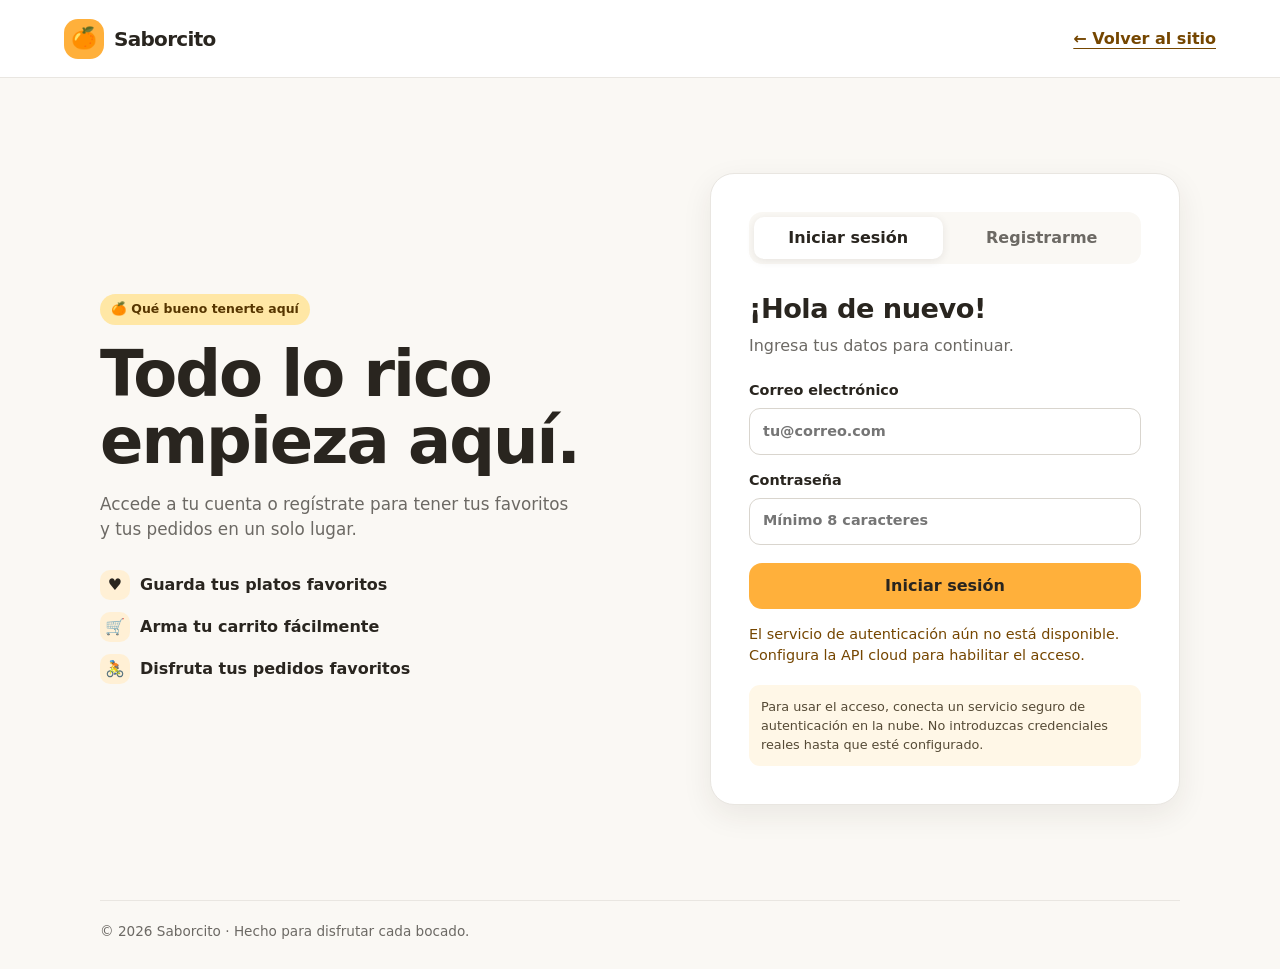
==== auth.html @ 8ef2c3c0 "Publish Saborcito static site Co-authored-by: Copilot <223556219+Copilot@users.noreply.github.com>" ====
<!doctype html>
<html lang="es">
<head>
  <meta charset="utf-8">
  <meta name="viewport" content="width=device-width, initial-scale=1">
  <meta name="theme-color" content="#FFB03B">
  <meta name="description" content="Inicia sesión o crea tu cuenta de Saborcito.">
  <title>Entrar o registrarse — Saborcito</title>
  <link rel="stylesheet" href="styles.css">
</head>
<body class="auth-page">
  <a class="skip-link" href="#auth-content">Saltar al formulario</a>
  <header class="topbar auth-topbar">
    <a class="brand" href="index.html" aria-label="Saborcito, inicio">
      <span class="brand-mark" aria-hidden="true">🍊</span><span>Saborcito</span>
    </a>
    <a class="text-link" href="index.html">← Volver al sitio</a>
  </header>

  <main class="auth-main" id="auth-content">
    <section class="auth-intro" aria-labelledby="auth-welcome">
      <span class="eyebrow">🍊 Qué bueno tenerte aquí</span>
      <h1 id="auth-welcome">Todo lo rico empieza aquí.</h1>
      <p>Accede a tu cuenta o regístrate para tener tus favoritos y tus pedidos en un solo lugar.</p>
      <ul class="auth-benefits">
        <li><span aria-hidden="true">♥</span> Guarda tus platos favoritos</li>
        <li><span aria-hidden="true">🛒</span> Arma tu carrito fácilmente</li>
        <li><span aria-hidden="true">🚴</span> Disfruta tus pedidos favoritos</li>
      </ul>
    </section>

    <section class="auth-card" aria-labelledby="form-title">
      <div class="auth-tabs" role="tablist" aria-label="Acceso a la cuenta">
        <button class="auth-tab" id="login-tab" type="button" role="tab" aria-selected="true" aria-controls="account-form" data-mode="login">Iniciar sesión</button>
        <button class="auth-tab" id="register-tab" type="button" role="tab" aria-selected="false" aria-controls="account-form" data-mode="register" tabindex="-1">Registrarme</button>
      </div>
      <h2 id="form-title">¡Hola de nuevo!</h2>
      <p class="auth-subtitle" id="form-subtitle">Ingresa tus datos para continuar.</p>

      <form class="auth-form" id="account-form">
        <div class="auth-field" id="name-field" hidden>
          <label for="full-name">Nombre completo</label>
          <input id="full-name" name="name" type="text" autocomplete="name" minlength="2" disabled>
        </div>
        <label class="auth-field" for="email">
          Correo electrónico
          <input id="email" name="email" type="email" autocomplete="email" placeholder="tu@correo.com" required>
        </label>
        <label class="auth-field" for="password">
          Contraseña
          <input id="password" name="password" type="password" autocomplete="current-password" placeholder="Mínimo 8 caracteres" minlength="8" required>
        </label>
        <div class="auth-field" id="confirm-field" hidden>
          <label for="confirm-password">Confirma tu contraseña</label>
          <input id="confirm-password" name="confirm-password" type="password" autocomplete="new-password" minlength="8" disabled>
        </div>
        <button class="primary-button auth-submit" id="submit-button" type="submit">Iniciar sesión</button>
        <p class="auth-feedback" id="auth-feedback" role="status" aria-live="polite"></p>
      </form>

      <p class="auth-security-note">Para usar el acceso, conecta un servicio seguro de autenticación en la nube. No introduzcas credenciales reales hasta que esté configurado.</p>
    </section>
  </main>

  <footer class="auth-footer">© 2026 Saborcito · Hecho para disfrutar cada bocado.</footer>
  <script src="auth.js" defer></script>
</body>
</html>
---- styles.css ----
:root {
      color-scheme: light;
      --orange: #FFB03B;
      --yellow: #FFDF3B;
      --coral: #FF8F3B;
      --ink: #29251f;
      --muted: #6c6964;
      --line: #e9e6e1;
      --surface: #fff;
      --wash: #faf8f4;
      --green: #276749;
      --shadow: 0 10px 30px rgb(48 39 25 / 8%);
      font-family: Inter, ui-sans-serif, system-ui, -apple-system, BlinkMacSystemFont, "Segoe UI", sans-serif;
      font-synthesis: none;
      text-rendering: optimizeLegibility;
    }

    * { box-sizing: border-box; }
    body { margin: 0; color: var(--ink); background: var(--surface); line-height: 1.5; }
    button, input { font: inherit; }
    button { color: inherit; }
    a { color: inherit; }
    :focus-visible { outline: 3px solid #704000; outline-offset: 3px; }
    .skip-link { position: fixed; z-index: 20; top: 8px; left: 8px; padding: 10px 14px; color: #fff; background: #29251f; border-radius: 8px; transform: translateY(-160%); }
    .skip-link:focus { transform: translateY(0); }

    .topbar { position: sticky; z-index: 10; top: 0; display: grid; grid-template-columns: 1fr minmax(260px, 560px) 1fr; align-items: center; gap: 24px; min-height: 78px; padding: 12px clamp(20px, 5vw, 76px); background: rgb(255 255 255 / 96%); border-bottom: 1px solid var(--line); backdrop-filter: blur(12px); }
    .brand { display: inline-flex; align-items: center; gap: 10px; width: max-content; color: var(--ink); text-decoration: none; font-size: 1.25rem; font-weight: 850; letter-spacing: -.7px; }
    .brand-mark { display: grid; width: 40px; height: 40px; place-items: center; background: var(--orange); border-radius: 14px; font-size: 1.3rem; }
    .search-wrap { position: relative; }
    .search-box { display: flex; align-items: center; gap: 10px; min-height: 46px; padding: 0 14px; background: var(--wash); border: 1px solid #e9e4dc; border-radius: 14px; }
    .search-box:focus-within { border-color: #8b5c0b; box-shadow: 0 0 0 3px rgb(255 176 59 / 22%); }
    .search-box input { width: 100%; color: var(--ink); background: transparent; border: 0; outline: 0; }
    .search-box input::placeholder { color: #64615c; }
    .search-results { position: absolute; z-index: 12; top: calc(100% + 8px); right: 0; left: 0; padding: 8px; background: white; border: 1px solid var(--line); border-radius: 14px; box-shadow: var(--shadow); }
    .search-results[hidden] { display: none; }
    .search-result { display: block; width: 100%; padding: 11px 12px; text-align: left; background: white; border: 0; border-radius: 9px; cursor: pointer; }
    .search-result:hover, .search-result:focus-visible { background: var(--wash); }
    .header-actions { display: flex; justify-content: flex-end; gap: 10px; }
    .icon-button { position: relative; display: inline-flex; align-items: center; justify-content: center; gap: 8px; min-width: 46px; min-height: 46px; padding: 0 13px; background: white; border: 1px solid var(--line); border-radius: 14px; cursor: pointer; }
    .header-actions #account-link { max-width: 190px; overflow: hidden; text-overflow: ellipsis; white-space: nowrap; }
    .icon-button:hover { background: var(--wash); }
    a.icon-button { text-decoration: none; }
    .icon-button:disabled { color: #77716a; background: #f2f0ec; cursor: not-allowed; }
    .cart-count { display: grid; min-width: 20px; height: 20px; place-items: center; padding: 0 5px; color: var(--ink); background: var(--yellow); border-radius: 999px; font-size: .76rem; font-weight: 800; }

    main { width: min(1240px, calc(100% - 48px)); margin: 0 auto; }
    .location { display: flex; align-items: center; gap: 7px; padding: 20px 0 16px; color: var(--muted); font-size: .9rem; }
    .location strong { color: var(--ink); }
    .location button { padding: 0; color: #754600; background: none; border: 0; text-decoration: underline; text-underline-offset: 3px; cursor: pointer; }

    .signup-prompt { display: flex; align-items: center; justify-content: space-between; gap: 24px; margin: 4px 0 22px; padding: 23px clamp(20px, 4vw, 38px); color: white; background: #29251f; border: 2px solid #f0a220; border-radius: 20px; box-shadow: 0 8px 22px rgb(41 37 31 / 16%); }
    .signup-prompt[hidden] { display: none; }
    .signup-prompt .signup-eyebrow { color: #ffe19b; font-size: .8rem; font-weight: 800; letter-spacing: .04em; text-transform: uppercase; }
    .signup-prompt h2 { margin: 4px 0; font-size: clamp(1.2rem, 2.5vw, 1.65rem); }
    .signup-prompt p { margin: 0; color: #f2eee7; }
    .signup-button { display: inline-flex; flex: 0 0 auto; align-items: center; justify-content: center; min-height: 48px; padding: 0 20px; color: #29251f; background: var(--yellow); border: 0; border-radius: 13px; font-weight: 850; text-decoration: none; cursor: pointer; }
    .signup-button:hover { background: #ffe965; }

    .promo { position: relative; display: grid; grid-template-columns: 1.05fr .95fr; min-height: 300px; overflow: hidden; background: #fff2d9; border-radius: 26px; }
    .promo-copy { z-index: 1; align-self: center; padding: clamp(28px, 5vw, 62px); }
    .eyebrow { display: inline-flex; align-items: center; gap: 7px; padding: 6px 11px; color: #573600; background: #ffe7a5; border-radius: 999px; font-size: .78rem; font-weight: 750; }
    .promo h1 { max-width: 520px; margin: 14px 0 10px; font-size: clamp(2rem, 4.5vw, 3.4rem); line-height: 1.08; letter-spacing: -2px; }
    .promo-copy p { max-width: 390px; margin: 0 0 22px; color: #514b40; }
    .primary-button { display: inline-flex; min-height: 46px; align-items: center; justify-content: center; padding: 0 20px; color: #29251f; background: var(--orange); border: 0; border-radius: 13px; font-weight: 800; text-decoration: none; cursor: pointer; }
    .primary-button:hover { background: #f7a522; }
    .promo-art { position: relative; display: grid; min-height: 240px; place-items: center; overflow: hidden; background: linear-gradient(135deg, #ffcb69, #ff9a43); }
    .promo-art::before, .promo-art::after { position: absolute; content: ""; background: rgb(255 255 255 / 18%); border-radius: 50%; }
    .promo-art::before { width: 300px; height: 300px; }
    .promo-art::after { width: 400px; height: 400px; border: 1px solid rgb(255 255 255 / 30%); }
    .promo-food { z-index: 1; display: grid; width: 205px; height: 205px; place-items: center; background: #fff8e9; border: 10px solid rgb(255 255 255 / 70%); border-radius: 50%; box-shadow: 0 20px 45px rgb(110 61 0 / 19%); font-size: 7rem; transform: rotate(-8deg); }
    .promo-tag { position: absolute; z-index: 2; top: 24px; right: 28px; padding: 10px 14px; color: #fff; background: #9b4d1b; border-radius: 13px; font-weight: 800; transform: rotate(5deg); }
    .carousel-controls { position: absolute; z-index: 3; right: 20px; bottom: 18px; display: flex; gap: 8px; }
    .carousel-controls button { display: grid; width: 38px; height: 38px; place-items: center; background: white; border: 1px solid rgb(40 35 27 / 12%); border-radius: 50%; cursor: pointer; }

    .section { padding: 36px 0 0; }
    .section-heading { display: flex; align-items: end; justify-content: space-between; gap: 16px; margin-bottom: 18px; }
    .section-heading h2 { margin: 0; font-size: clamp(1.35rem, 2.5vw, 1.8rem); letter-spacing: -.7px; }
    .section-heading p { margin: 4px 0 0; color: var(--muted); font-size: .92rem; }
    .text-link { color: #754600; font-weight: 750; text-decoration-thickness: 1px; text-underline-offset: 4px; }
    .filters { display: flex; gap: 9px; margin: 0 0 19px; overflow-x: auto; padding: 2px 2px 6px; scrollbar-width: thin; }
    .filter-button { flex: 0 0 auto; min-height: 40px; padding: 0 15px; background: white; border: 1px solid var(--line); border-radius: 999px; cursor: pointer; }
    .filter-button[aria-pressed="true"] { background: #fff0d5; border-color: var(--orange); font-weight: 750; }
    .food-grid { display: grid; grid-template-columns: repeat(4, minmax(0, 1fr)); gap: 18px; }
    .food-card { min-width: 0; overflow: hidden; background: white; border: 1px solid var(--line); border-radius: 17px; transition: transform .18s ease, box-shadow .18s ease; }
    .food-card:hover { transform: translateY(-3px); box-shadow: var(--shadow); }
    .food-image { position: relative; height: 155px; overflow: hidden; background: #f7e9d2; }
    .food-image img { width: 100%; height: 100%; object-fit: cover; }
    .food-image .heart-button { position: absolute; top: 10px; right: 10px; display: grid; width: 38px; height: 38px; place-items: center; color: #29251f; background: white; border: 0; border-radius: 50%; font-size: 1.15rem; cursor: pointer; box-shadow: 0 2px 8px rgb(0 0 0 / 12%); }
    .heart-button[aria-pressed="true"] { color: #a32e2e; }
    .food-info { padding: 13px; }
    .food-name { margin: 0; font-size: 1rem; }
    .food-description { min-height: 40px; margin: 4px 0 11px; color: var(--muted); font-size: .84rem; }
    .food-bottom { display: flex; align-items: center; justify-content: space-between; gap: 8px; }
    .price { font-weight: 800; }
    .add-button { display: grid; width: 38px; height: 38px; place-items: center; color: #29251f; background: var(--yellow); border: 0; border-radius: 12px; font-size: 1.25rem; font-weight: 800; cursor: pointer; }
    .add-button:hover { background: #f5d21e; }
    .empty-state { grid-column: 1 / -1; padding: 24px; color: var(--muted); background: var(--wash); border-radius: 14px; text-align: center; }

    .restaurant-grid { display: grid; grid-template-columns: repeat(3, minmax(0, 1fr)); gap: 17px; }
    .restaurant-card { display: flex; align-items: center; gap: 13px; min-width: 0; padding: 14px; border: 1px solid var(--line); border-radius: 16px; }
    .restaurant-icon { display: grid; flex: 0 0 58px; height: 58px; place-items: center; background: #fff0d5; border-radius: 15px; font-size: 1.9rem; }
    .restaurant-card h3 { margin: 0; font-size: .98rem; }
    .restaurant-card p { margin: 3px 0 0; color: var(--muted); font-size: .82rem; }
    .rating { color: #6a4a08; font-weight: 750; }
    .offers-grid { display: grid; grid-template-columns: repeat(3, minmax(0, 1fr)); gap: 17px; }
    .offer-card { display: flex; align-items: center; gap: 14px; min-width: 0; padding: 17px; background: var(--wash); border: 1px solid var(--line); border-radius: 17px; }
    .offer-card-highlight { background: #fff2d9; border-color: #f0b54d; }
    .offer-icon { display: grid; flex: 0 0 58px; height: 58px; place-items: center; background: white; border-radius: 16px; font-size: 1.9rem; }
    .offer-copy { flex: 1; min-width: 0; }
    .offer-tag { color: #754600; font-size: .7rem; font-weight: 850; letter-spacing: .05em; }
    .offer-copy h3 { margin: 3px 0; font-size: .98rem; }
    .offer-copy p { margin: 0 0 7px; color: var(--muted); font-size: .82rem; }
    .offer-copy strong { font-size: .9rem; }
    .categories { display: grid; grid-template-columns: repeat(6, 1fr); gap: 13px; }
    .category { display: grid; min-height: 110px; align-content: center; justify-items: center; gap: 7px; background: var(--wash); border: 1px solid transparent; border-radius: 16px; font-weight: 700; }
    .category span:first-child { font-size: 1.8rem; }
    .site-footer { margin-top: 48px; padding: 28px 0; border-top: 1px solid var(--line); color: var(--muted); font-size: .87rem; }

    .drawer-backdrop { position: fixed; z-index: 30; inset: 0; background: rgb(24 21 17 / 42%); }
    .drawer-backdrop[hidden] { display: none; }
    .cart-drawer { position: fixed; z-index: 31; top: 0; right: 0; display: flex; width: min(420px, 100%); height: 100dvh; flex-direction: column; padding: 24px; background: white; box-shadow: -10px 0 30px rgb(0 0 0 / 12%); }
    .cart-drawer[hidden] { display: none; }
    .drawer-header { display: flex; align-items: center; justify-content: space-between; padding-bottom: 16px; border-bottom: 1px solid var(--line); }
    .drawer-header h2 { margin: 0; font-size: 1.35rem; }
    .close-button { width: 42px; height: 42px; background: var(--wash); border: 0; border-radius: 12px; font-size: 1.2rem; cursor: pointer; }
    .cart-items { flex: 1; overflow: auto; padding: 12px 0; }
    .cart-item { display: flex; align-items: center; justify-content: space-between; gap: 12px; padding: 13px 0; border-bottom: 1px solid var(--line); }
    .cart-item p { margin: 3px 0 0; color: var(--muted); font-size: .88rem; }
    .quantity-controls { display: flex; align-items: center; gap: 9px; }
    .quantity-controls button { width: 32px; height: 32px; background: var(--wash); border: 1px solid var(--line); border-radius: 10px; cursor: pointer; }
    .cart-total { display: flex; justify-content: space-between; padding: 17px 0; font-weight: 800; }
    .checkout-button { width: 100%; }
    .checkout-button:disabled, .add-button:disabled { color: #6c6964; background: #e9e6e1; cursor: not-allowed; }
    .notice { position: fixed; z-index: 40; right: 20px; bottom: 20px; max-width: min(380px, calc(100% - 40px)); padding: 13px 17px; color: white; background: #29251f; border-radius: 12px; box-shadow: var(--shadow); }
    .notice[hidden] { display: none; }
    .sr-only { position: absolute; width: 1px; height: 1px; padding: 0; margin: -1px; overflow: hidden; clip: rect(0, 0, 0, 0); white-space: nowrap; border: 0; }

    .auth-page { min-height: 100vh; background: var(--wash); }
    .auth-topbar { display: flex; justify-content: space-between; }
    .auth-topbar .text-link { display: inline-flex; align-items: center; }
    .auth-main { display: grid; width: min(1080px, calc(100% - 40px)); min-height: calc(100vh - 78px); grid-template-columns: 1fr minmax(360px, 470px); align-items: center; gap: clamp(36px, 7vw, 90px); padding: 48px 0; }
    .auth-intro { max-width: 480px; }
    .auth-intro .eyebrow { margin-bottom: 16px; }
    .auth-intro h1 { margin: 0 0 14px; font-size: clamp(2.4rem, 5vw, 4rem); line-height: 1.05; letter-spacing: -2px; }
    .auth-intro p { color: var(--muted); font-size: 1.05rem; }
    .auth-benefits { display: grid; gap: 12px; margin: 28px 0 0; padding: 0; list-style: none; }
    .auth-benefits li { display: flex; align-items: center; gap: 10px; font-weight: 650; }
    .auth-benefits span { display: grid; width: 30px; height: 30px; place-items: center; background: #fff0d5; border-radius: 10px; }
    .auth-card { padding: clamp(24px, 4vw, 38px); background: white; border: 1px solid var(--line); border-radius: 24px; box-shadow: var(--shadow); }
    .auth-tabs { display: grid; grid-template-columns: 1fr 1fr; gap: 5px; margin-bottom: 25px; padding: 5px; background: var(--wash); border-radius: 13px; }
    .auth-tab { min-height: 42px; color: var(--muted); background: transparent; border: 0; border-radius: 10px; font-weight: 750; cursor: pointer; }
    .auth-tab[aria-selected="true"] { color: var(--ink); background: white; box-shadow: 0 2px 8px rgb(41 37 31 / 9%); }
    .auth-card h2 { margin: 0; font-size: 1.7rem; letter-spacing: -.5px; }
    .auth-subtitle { margin: 5px 0 22px; color: var(--muted); }
    .auth-form { display: grid; gap: 15px; }
    .auth-field { display: grid; gap: 6px; font-size: .9rem; font-weight: 700; }
    .auth-field[hidden] { display: none; }
    .auth-field input { width: 100%; min-height: 47px; padding: 0 13px; color: var(--ink); background: white; border: 1px solid #d9d5ce; border-radius: 11px; }
    .auth-field input:focus { border-color: #8b5c0b; outline: 3px solid rgb(255 176 59 / 25%); }
    .auth-submit { width: 100%; margin-top: 3px; }
    .auth-feedback { min-height: 24px; margin: 0; color: #754600; font-size: .9rem; }
    .auth-security-note { margin: 18px 0 0; padding: 12px; color: #554a36; background: #fff7e7; border-radius: 11px; font-size: .8rem; }
    .auth-footer { width: min(1080px, calc(100% - 40px)); margin: 0 auto; padding: 20px 0 28px; border-top: 1px solid var(--line); color: var(--muted); font-size: .85rem; }

    @media (max-width: 800px) {
      .topbar { grid-template-columns: 1fr auto; gap: 10px; padding: 10px 18px; }
      .search-wrap { grid-row: 2; grid-column: 1 / -1; }
      .header-actions { grid-row: 1; grid-column: 2; }
      main { width: min(100% - 36px, 680px); }
      .signup-prompt { align-items: flex-start; flex-direction: column; gap: 15px; padding: 20px; }
      .promo { grid-template-columns: 1fr .7fr; min-height: 270px; }
      .promo-art { min-height: 270px; }
      .promo-food { width: 155px; height: 155px; font-size: 5rem; }
      .food-grid { grid-template-columns: repeat(2, minmax(0, 1fr)); }
      .restaurant-grid { grid-template-columns: repeat(2, minmax(0, 1fr)); }
      .offers-grid { grid-template-columns: 1fr; }
      .categories { grid-template-columns: repeat(3, 1fr); }
      .auth-main { grid-template-columns: 1fr minmax(320px, 440px); gap: 28px; }
      .auth-intro h1 { font-size: 2.6rem; }
    }
    @media (max-width: 520px) {
      .brand { font-size: 1.08rem; }
      .brand-mark { width: 36px; height: 36px; }
      .icon-button { min-width: 42px; min-height: 42px; padding: 0 10px; }
      .header-actions #account-link { max-width: 120px; }
      .location { flex-wrap: wrap; padding-top: 15px; }
      .signup-prompt { margin-bottom: 18px; }
      .signup-button { width: 100%; }
      .auth-topbar { min-height: 68px; }
      .auth-main { width: min(100% - 32px, 480px); min-height: auto; grid-template-columns: 1fr; gap: 24px; padding: 32px 0; }
      .auth-intro { text-align: center; }
      .auth-intro h1 { font-size: 2.4rem; }
      .auth-benefits { display: none; }
      .auth-card { padding: 23px; }
      .auth-footer { width: calc(100% - 32px); }
      .promo { grid-template-columns: 1fr; }
      .promo-copy { padding: 27px 24px 20px; }
      .promo h1 { font-size: 2.25rem; }
      .promo-art { min-height: 175px; }
      .promo-food { width: 132px; height: 132px; font-size: 4.6rem; }
      .promo-tag { top: 14px; right: 15px; }
      .carousel-controls { bottom: 12px; }
      .section { padding-top: 29px; }
      .food-image { height: 125px; }
      .food-info { padding: 11px; }
      .food-description { font-size: .8rem; }
      .restaurant-grid { grid-template-columns: 1fr; }
      .categories { grid-template-columns: repeat(2, 1fr); }
    }
    @media (prefers-reduced-motion: reduce) {
      *, *::before, *::after { scroll-behavior: auto !important; animation-duration: .01ms !important; animation-iteration-count: 1 !important; transition-duration: .01ms !important; }
    }
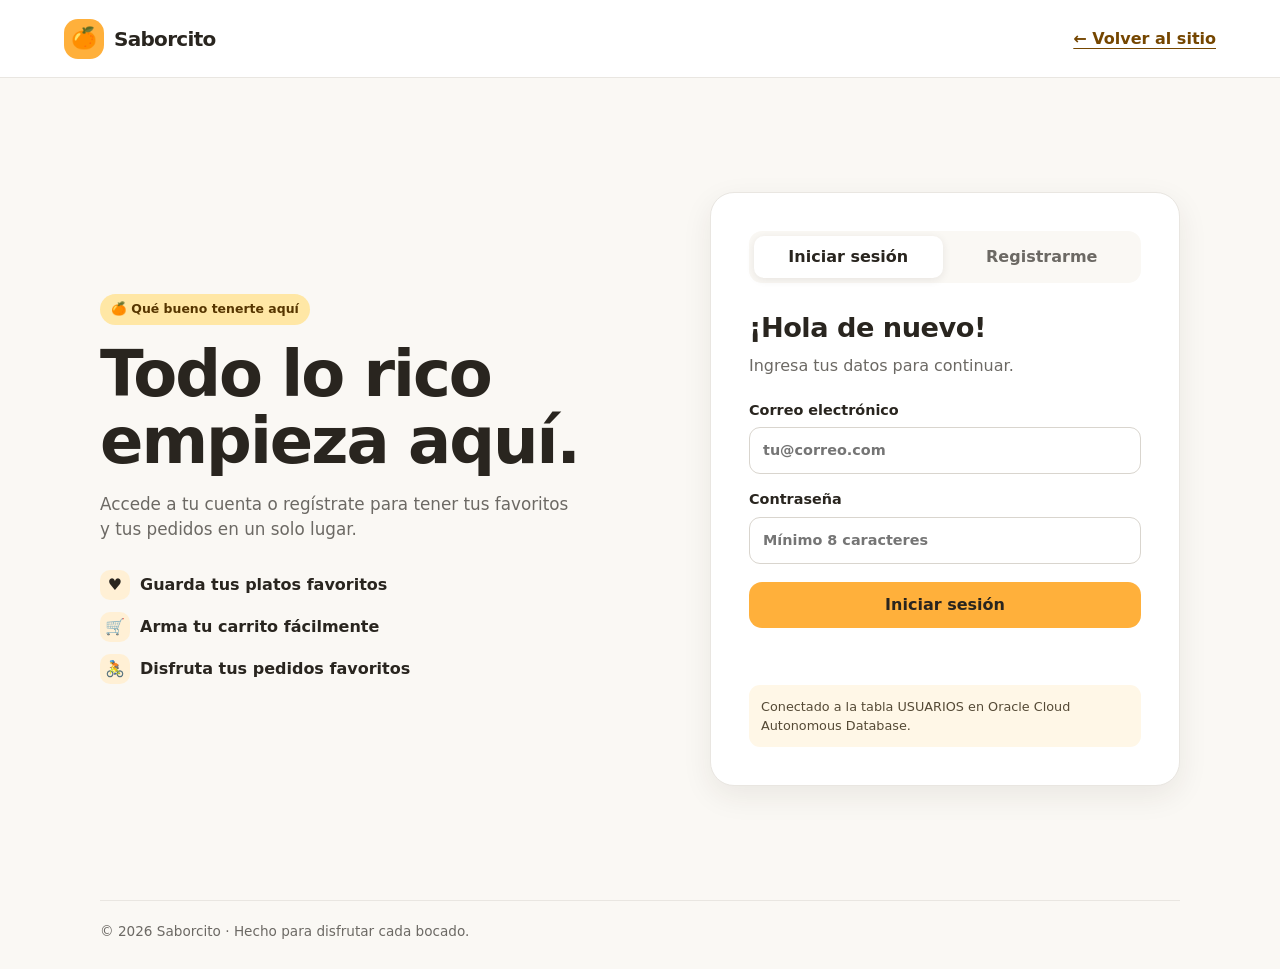
==== commit 0f12d172: "feat: publish dynamic restaurant catalog Co-authored-by: Copilot <223556219+Copilot@users.noreply.gi" ====
--- a/auth.html
+++ b/auth.html
@@ -5,6 +5,7 @@
   <meta name="viewport" content="width=device-width, initial-scale=1">
   <meta name="theme-color" content="#FFB03B">
   <meta name="description" content="Inicia sesión o crea tu cuenta de Saborcito.">
+  <meta name="saborcito-api-base-url" content="https://gd384485b9fe421-ecommerce.adb.sa-bogota-1.oraclecloudapps.com/ords/admin/v1">
   <title>Entrar o registrarse — Saborcito</title>
   <link rel="stylesheet" href="styles.css">
 </head>
@@ -58,7 +59,7 @@
         <p class="auth-feedback" id="auth-feedback" role="status" aria-live="polite"></p>
       </form>
 
-      <p class="auth-security-note">Para usar el acceso, conecta un servicio seguro de autenticación en la nube. No introduzcas credenciales reales hasta que esté configurado.</p>
+      <p class="auth-security-note">Conectado a la tabla USUARIOS en Oracle Cloud Autonomous Database.</p>
     </section>
   </main>
 
--- a/styles.css
+++ b/styles.css
@@ -37,6 +37,7 @@
     .search-result { display: block; width: 100%; padding: 11px 12px; text-align: left; background: white; border: 0; border-radius: 9px; cursor: pointer; }
     .search-result:hover, .search-result:focus-visible { background: var(--wash); }
     .header-actions { display: flex; justify-content: flex-end; gap: 10px; }
+    .restaurants-nav-link { display: inline-flex; align-items: center; padding: 0 4px; white-space: nowrap; }
     .icon-button { position: relative; display: inline-flex; align-items: center; justify-content: center; gap: 8px; min-width: 46px; min-height: 46px; padding: 0 13px; background: white; border: 1px solid var(--line); border-radius: 14px; cursor: pointer; }
     .header-actions #account-link { max-width: 190px; overflow: hidden; text-overflow: ellipsis; white-space: nowrap; }
     .icon-button:hover { background: var(--wash); }
@@ -86,6 +87,7 @@
     .food-card:hover { transform: translateY(-3px); box-shadow: var(--shadow); }
     .food-image { position: relative; height: 155px; overflow: hidden; background: #f7e9d2; }
     .food-image img { width: 100%; height: 100%; object-fit: cover; }
+    .food-image-placeholder { display: grid; width: 100%; height: 100%; place-items: center; font-size: 3.5rem; }
     .food-image .heart-button { position: absolute; top: 10px; right: 10px; display: grid; width: 38px; height: 38px; place-items: center; color: #29251f; background: white; border: 0; border-radius: 50%; font-size: 1.15rem; cursor: pointer; box-shadow: 0 2px 8px rgb(0 0 0 / 12%); }
     .heart-button[aria-pressed="true"] { color: #a32e2e; }
     .food-info { padding: 13px; }
@@ -102,7 +104,12 @@
     .restaurant-icon { display: grid; flex: 0 0 58px; height: 58px; place-items: center; background: #fff0d5; border-radius: 15px; font-size: 1.9rem; }
     .restaurant-card h3 { margin: 0; font-size: .98rem; }
     .restaurant-card p { margin: 3px 0 0; color: var(--muted); font-size: .82rem; }
+    .restaurant-copy { min-width: 0; }
+    .restaurant-menu-link { display: inline-block; margin-top: 8px; padding: 0; color: #754600; background: transparent; border: 0; font-size: .86rem; font-weight: 750; text-decoration: none; cursor: pointer; }
+    .restaurant-menu-link:hover { text-decoration: underline; text-underline-offset: 3px; }
     .rating { color: #6a4a08; font-weight: 750; }
+    .restaurant-directory-promo { display: flex; align-items: center; justify-content: center; gap: clamp(24px, 8vw, 100px); min-height: 135px; background: #fff2d9; border-radius: 20px; font-size: clamp(2.4rem, 6vw, 4rem); }
+    .restaurant-directory-promo span:nth-child(even) { transform: translateY(14px) rotate(9deg); }
     .offers-grid { display: grid; grid-template-columns: repeat(3, minmax(0, 1fr)); gap: 17px; }
     .offer-card { display: flex; align-items: center; gap: 14px; min-width: 0; padding: 17px; background: var(--wash); border: 1px solid var(--line); border-radius: 17px; }
     .offer-card-highlight { background: #fff2d9; border-color: #f0b54d; }
@@ -162,6 +169,31 @@
     .auth-feedback { min-height: 24px; margin: 0; color: #754600; font-size: .9rem; }
     .auth-security-note { margin: 18px 0 0; padding: 12px; color: #554a36; background: #fff7e7; border-radius: 11px; font-size: .8rem; }
     .auth-footer { width: min(1080px, calc(100% - 40px)); margin: 0 auto; padding: 20px 0 28px; border-top: 1px solid var(--line); color: var(--muted); font-size: .85rem; }
+    .restaurant-page { min-height: 100vh; background: var(--wash); }
+    .restaurant-topbar { display: flex; justify-content: space-between; }
+    .restaurant-nav { display: flex; align-items: center; gap: 20px; }
+    .restaurant-main { width: min(1100px, calc(100% - 40px)); min-height: calc(100vh - 150px); padding: 48px 0 64px; }
+    .restaurant-page-intro { max-width: 720px; margin: 0 auto 32px; text-align: center; }
+    .restaurant-page-intro h1 { margin: 12px 0 8px; font-size: clamp(2.1rem, 5vw, 3.4rem); line-height: 1.1; letter-spacing: -1.5px; }
+    .restaurant-page-intro > p { margin: 0 0 22px; color: var(--muted); }
+    .restaurant-search { display: flex; align-items: center; gap: 10px; min-height: 52px; padding: 0 16px; background: white; border: 1px solid var(--line); border-radius: 15px; box-shadow: var(--shadow); text-align: left; }
+    .restaurant-search input { width: 100%; min-width: 0; color: var(--ink); background: transparent; border: 0; outline: 0; }
+    .restaurant-detail-section[hidden], .catalog-error[hidden] { display: none; }
+    .restaurant-detail-header { display: flex; align-items: center; gap: 22px; margin-bottom: 32px; padding: clamp(22px, 4vw, 38px); background: #fff2d9; border-radius: 22px; }
+    .restaurant-detail-icon { display: grid; flex: 0 0 92px; width: 92px; height: 92px; place-items: center; background: white; border-radius: 24px; font-size: 3.5rem; }
+    .restaurant-detail-header h2 { margin: 4px 0; font-size: clamp(1.7rem, 4vw, 2.4rem); line-height: 1.15; }
+    .restaurant-detail-header p { margin: 4px 0 9px; color: var(--muted); }
+    .restaurant-detail-header .offer-tag { color: #754600; }
+    .restaurant-promotions-section { margin: 0 0 34px; padding: 24px; background: #fff2d9; border-radius: 20px; }
+    .restaurant-promotions-section[hidden] { display: none; }
+    .restaurant-promotions-section .section-heading, .restaurant-menu-category h3 { margin: 0 0 18px; }
+    .restaurant-menu-category { margin: 28px 0; }
+    .restaurant-menu-category h3 { font-size: 1.35rem; }
+    .food-card-promotion { border: 2px solid #ffb03b; }
+    .catalog-error { margin: 32px auto; padding: 24px; color: #702d22; background: #fff0ec; border: 1px solid #efc3b9; border-radius: 16px; text-align: center; }
+    .catalog-error h2 { margin: 0 0 8px; font-size: 1.35rem; }
+    .catalog-error p { margin: 0; }
+    .restaurant-footer { width: min(1100px, calc(100% - 40px)); }
 
     @media (max-width: 800px) {
       .topbar { grid-template-columns: 1fr auto; gap: 10px; padding: 10px 18px; }
@@ -173,11 +205,11 @@
       .promo-art { min-height: 270px; }
       .promo-food { width: 155px; height: 155px; font-size: 5rem; }
       .food-grid { grid-template-columns: repeat(2, minmax(0, 1fr)); }
-      .restaurant-grid { grid-template-columns: repeat(2, minmax(0, 1fr)); }
       .offers-grid { grid-template-columns: 1fr; }
       .categories { grid-template-columns: repeat(3, 1fr); }
       .auth-main { grid-template-columns: 1fr minmax(320px, 440px); gap: 28px; }
       .auth-intro h1 { font-size: 2.6rem; }
+      .restaurant-main { width: min(100% - 36px, 680px); }
     }
     @media (max-width: 520px) {
       .brand { font-size: 1.08rem; }
@@ -194,6 +226,12 @@
       .auth-benefits { display: none; }
       .auth-card { padding: 23px; }
       .auth-footer { width: calc(100% - 32px); }
+      .restaurant-nav { gap: 10px; }
+      .restaurant-nav .text-link { font-size: .9rem; }
+      .restaurant-main { width: calc(100% - 32px); padding-top: 32px; }
+      .restaurant-detail-header { align-items: flex-start; gap: 15px; }
+      .restaurant-detail-icon { flex-basis: 62px; width: 62px; height: 62px; border-radius: 17px; font-size: 2.3rem; }
+      .restaurant-footer { width: calc(100% - 32px); }
       .promo { grid-template-columns: 1fr; }
       .promo-copy { padding: 27px 24px 20px; }
       .promo h1 { font-size: 2.25rem; }
